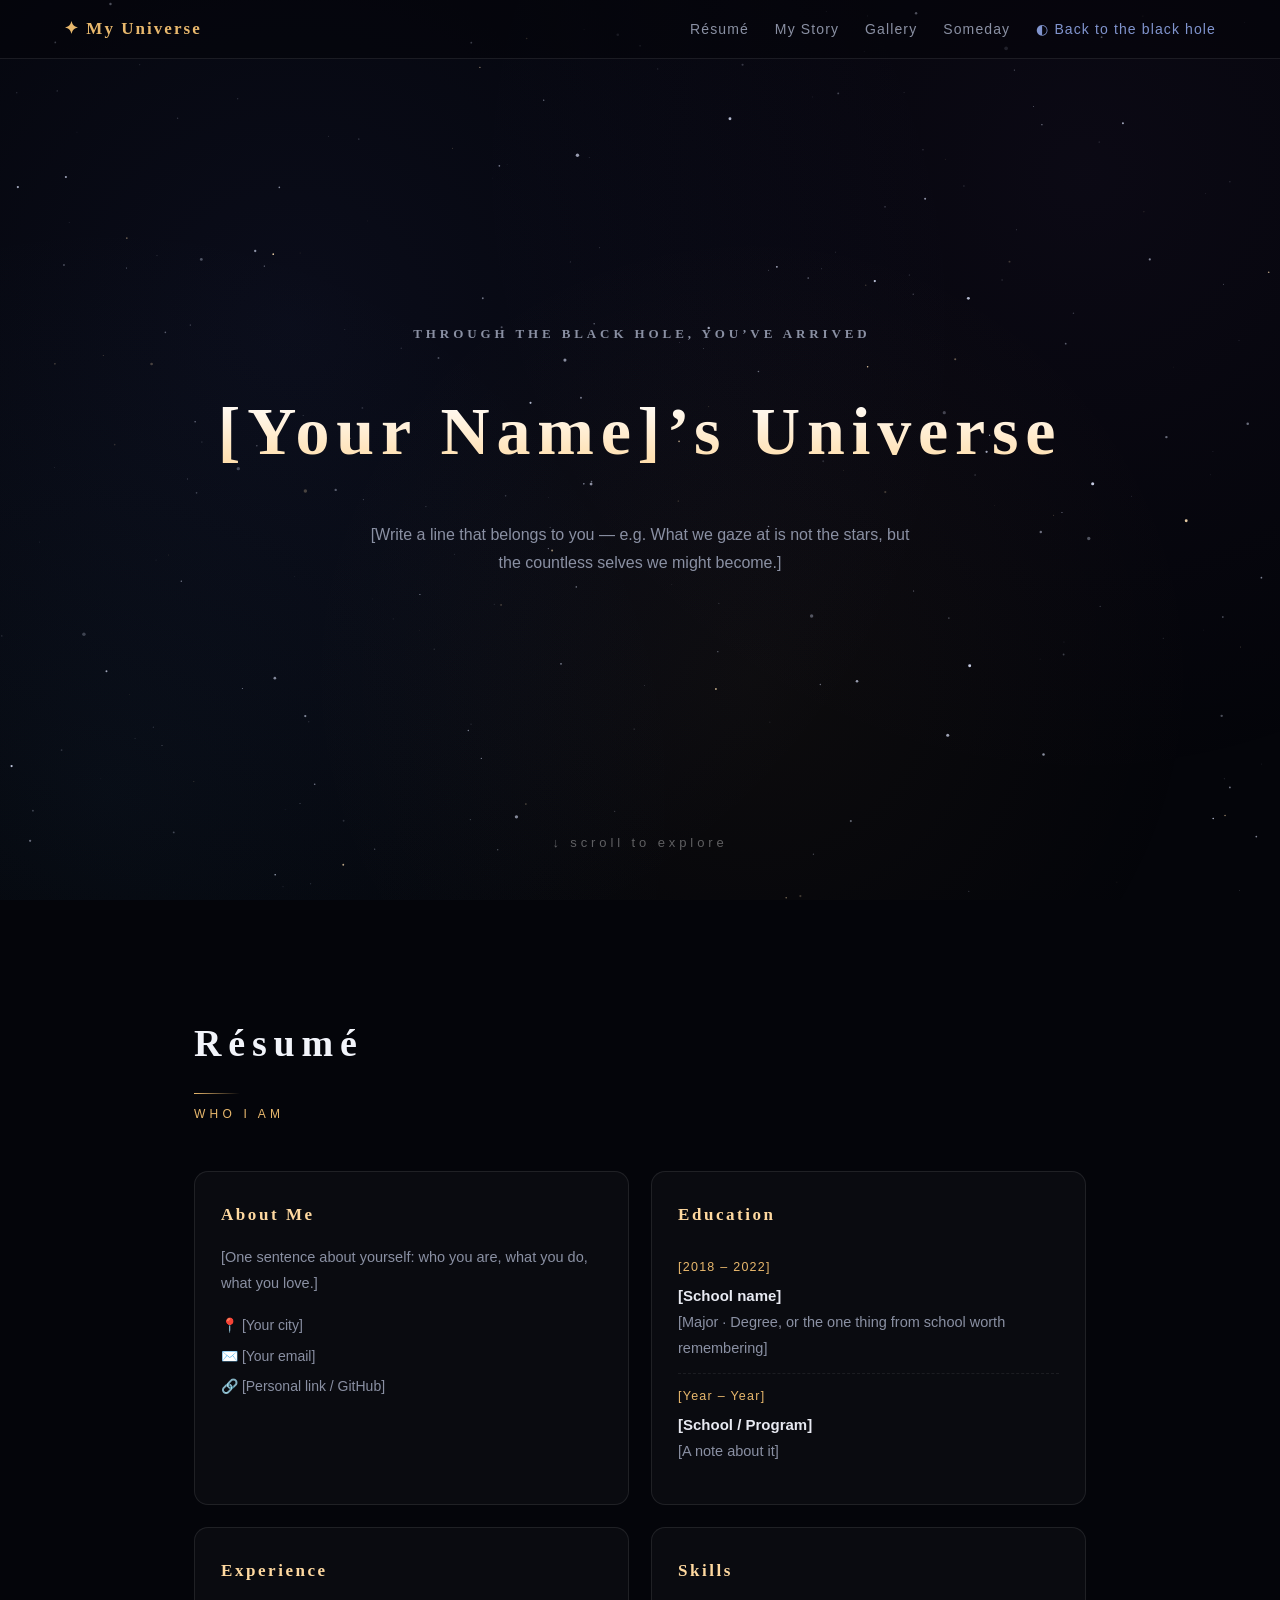
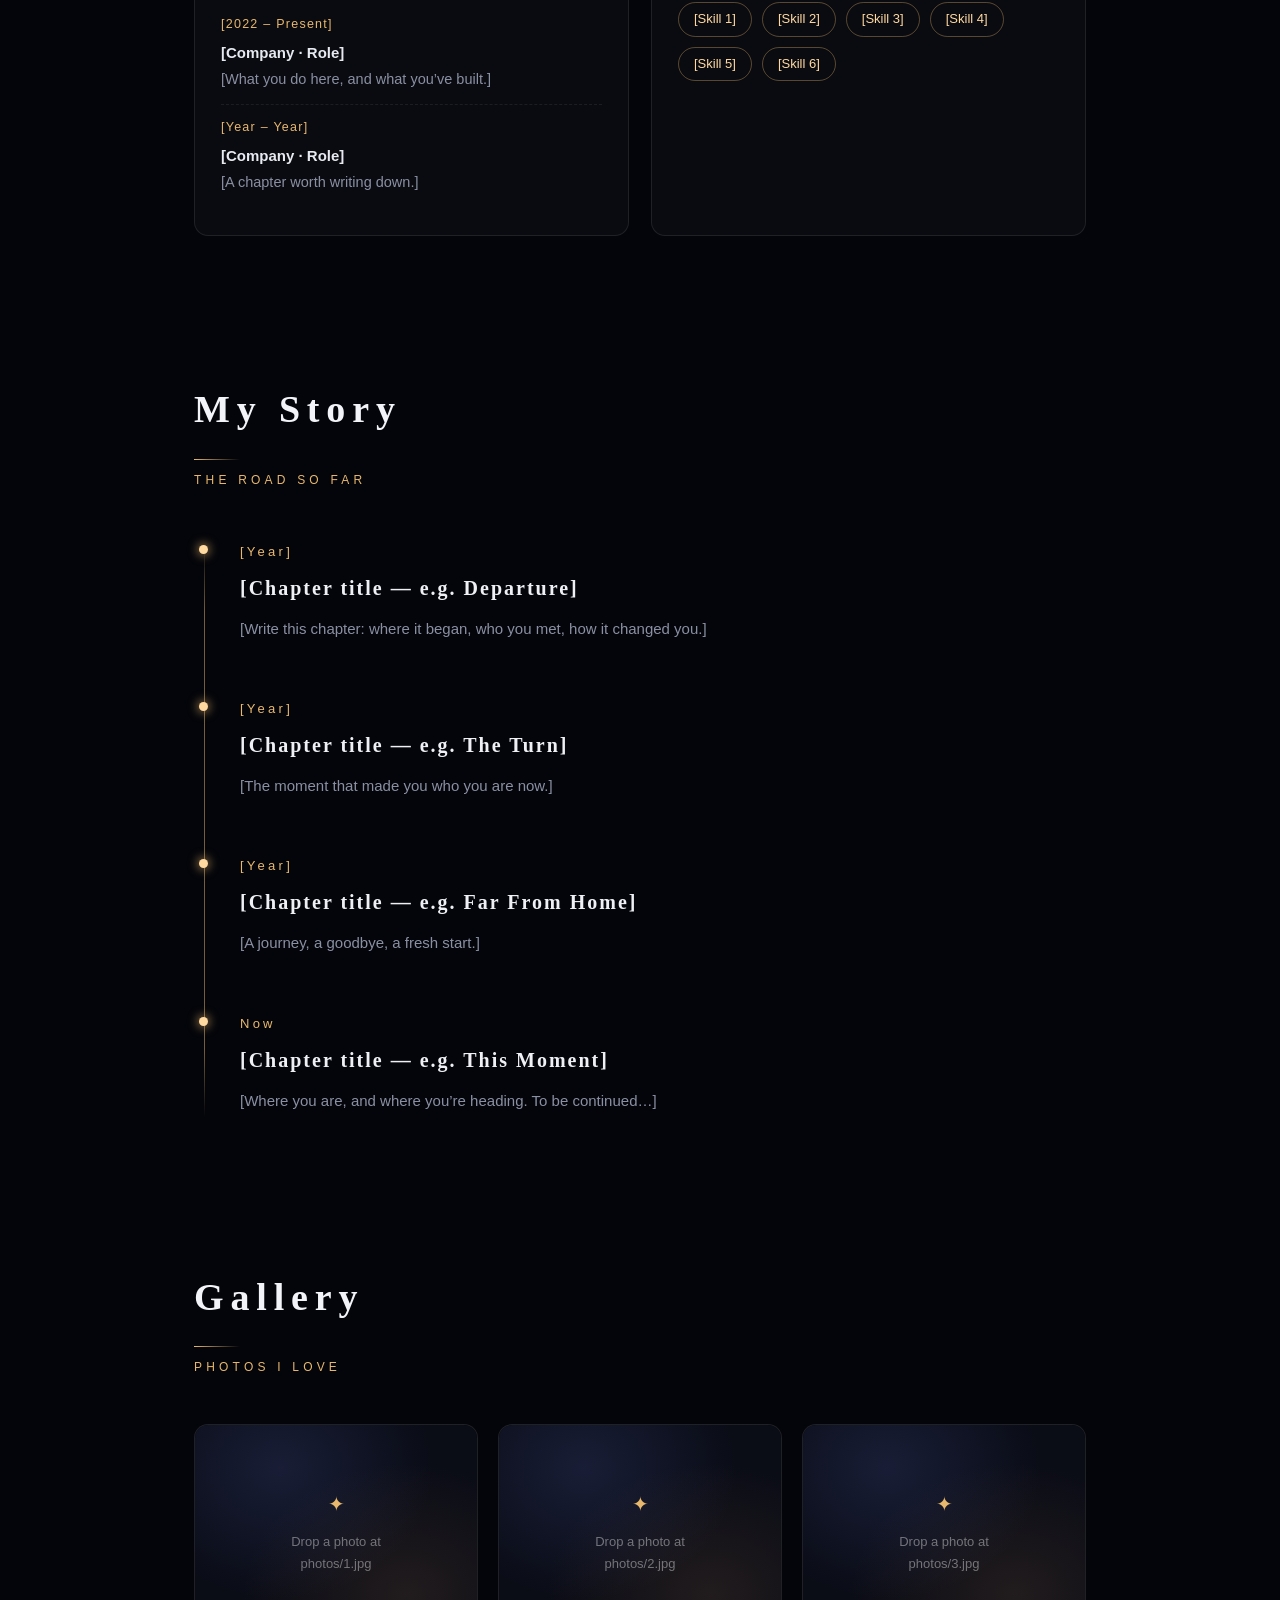
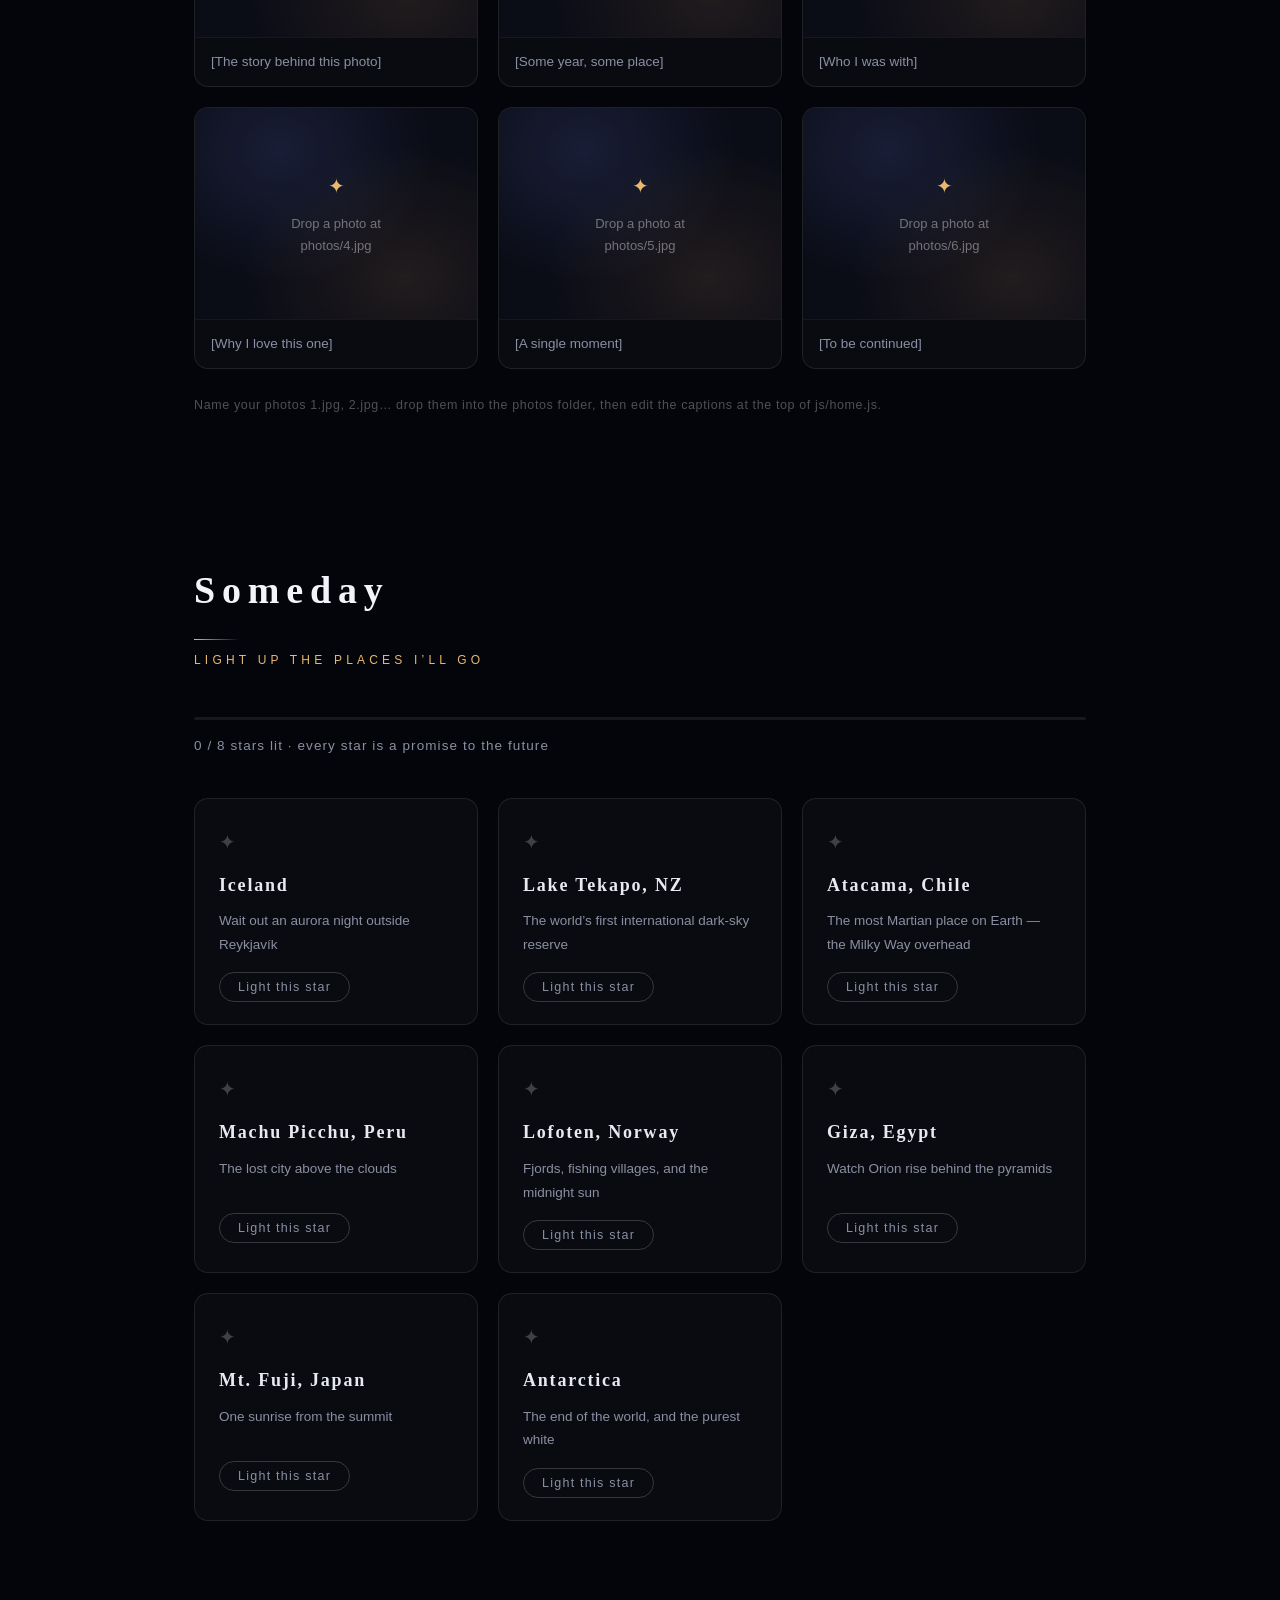
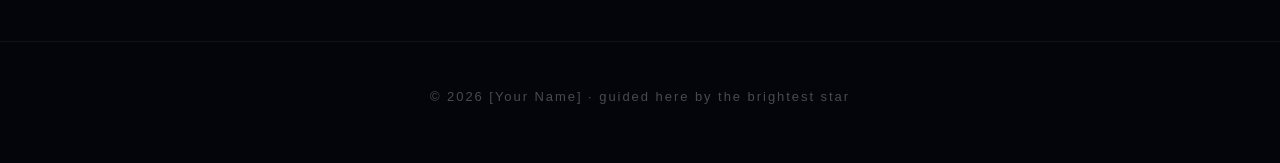
==== home.html @ ab879559 "Deploy rhscue website" ====
<!DOCTYPE html>
<html lang="en">
<head>
<meta charset="UTF-8">
<meta name="viewport" content="width=device-width, initial-scale=1.0">
<title>My Universe</title>
<link rel="stylesheet" href="css/home.css">
</head>
<body>

  <!-- White light of the wormhole exit -->
  <div id="veil"></div>

  <!-- Living starfield background -->
  <canvas id="sky"></canvas>

  <div id="page">

    <nav id="nav">
      <a class="logo" href="#hero">✦ My Universe</a>
      <div class="nav-links">
        <a href="#resume">Résumé</a>
        <a href="#story">My Story</a>
        <a href="#gallery">Gallery</a>
        <a href="#bucket">Someday</a>
        <a class="back-hole" href="index.html">◐ Back to the black hole</a>
      </div>
    </nav>

    <!-- ============ Prologue ============ -->
    <header id="hero">
      <p class="hero-eyebrow">Through the black hole, you&rsquo;ve arrived</p>
      <h1>[Your Name]&rsquo;s Universe</h1>
      <p class="hero-line">[Write a line that belongs to you — e.g. What we gaze at is not the stars, but the countless selves we might become.]</p>
      <a class="scroll-hint" href="#resume">↓ scroll to explore</a>
    </header>

    <!-- ============ Résumé ============ -->
    <section id="resume" class="reveal">
      <h2>Résumé</h2>
      <p class="sec-sub">WHO I AM</p>

      <div class="resume-grid">
        <div class="card">
          <h3>About Me</h3>
          <p>[One sentence about yourself: who you are, what you do, what you love.]</p>
          <ul class="meta">
            <li>📍 [Your city]</li>
            <li>✉️ [Your email]</li>
            <li>🔗 [Personal link / GitHub]</li>
          </ul>
        </div>

        <div class="card">
          <h3>Education</h3>
          <div class="item">
            <span class="when">[2018 – 2022]</span>
            <strong>[School name]</strong>
            <p>[Major · Degree, or the one thing from school worth remembering]</p>
          </div>
          <div class="item">
            <span class="when">[Year – Year]</span>
            <strong>[School / Program]</strong>
            <p>[A note about it]</p>
          </div>
        </div>

        <div class="card">
          <h3>Experience</h3>
          <div class="item">
            <span class="when">[2022 – Present]</span>
            <strong>[Company · Role]</strong>
            <p>[What you do here, and what you&rsquo;ve built.]</p>
          </div>
          <div class="item">
            <span class="when">[Year – Year]</span>
            <strong>[Company · Role]</strong>
            <p>[A chapter worth writing down.]</p>
          </div>
        </div>

        <div class="card">
          <h3>Skills</h3>
          <div class="tags">
            <span>[Skill 1]</span>
            <span>[Skill 2]</span>
            <span>[Skill 3]</span>
            <span>[Skill 4]</span>
            <span>[Skill 5]</span>
            <span>[Skill 6]</span>
          </div>
        </div>
      </div>
    </section>

    <!-- ============ My Story ============ -->
    <section id="story" class="reveal">
      <h2>My Story</h2>
      <p class="sec-sub">THE ROAD SO FAR</p>

      <div class="timeline">
        <div class="tl-item">
          <div class="tl-dot"></div>
          <span class="tl-year">[Year]</span>
          <h3>[Chapter title — e.g. Departure]</h3>
          <p>[Write this chapter: where it began, who you met, how it changed you.]</p>
        </div>
        <div class="tl-item">
          <div class="tl-dot"></div>
          <span class="tl-year">[Year]</span>
          <h3>[Chapter title — e.g. The Turn]</h3>
          <p>[The moment that made you who you are now.]</p>
        </div>
        <div class="tl-item">
          <div class="tl-dot"></div>
          <span class="tl-year">[Year]</span>
          <h3>[Chapter title — e.g. Far From Home]</h3>
          <p>[A journey, a goodbye, a fresh start.]</p>
        </div>
        <div class="tl-item">
          <div class="tl-dot"></div>
          <span class="tl-year">Now</span>
          <h3>[Chapter title — e.g. This Moment]</h3>
          <p>[Where you are, and where you&rsquo;re heading. To be continued…]</p>
        </div>
      </div>
    </section>

    <!-- ============ Gallery ============ -->
    <section id="gallery" class="reveal">
      <h2>Gallery</h2>
      <p class="sec-sub">PHOTOS I LOVE</p>
      <div id="photo-grid"></div>
      <p class="gallery-tip">Name your photos 1.jpg, 2.jpg… drop them into the photos folder, then edit the captions at the top of js/home.js.</p>
    </section>

    <!-- ============ Someday ============ -->
    <section id="bucket" class="reveal">
      <h2>Someday</h2>
      <p class="sec-sub">LIGHT UP THE PLACES I&rsquo;LL GO</p>

      <div class="bucket-progress">
        <div class="bar"><div id="bucket-fill"></div></div>
        <p id="bucket-count"></p>
      </div>

      <div id="bucket-grid"></div>
    </section>

    <footer>
      <p>© 2026 [Your Name] · guided here by the brightest star</p>
    </footer>

  </div>

  <script src="js/home.js"></script>
</body>
</html>
---- css/home.css ----
* { margin: 0; padding: 0; box-sizing: border-box; }

:root {
  --bg: #04050a;
  --text: #d9dce6;
  --muted: #8a90a3;
  --gold: #e8b86d;
  --gold-bright: #ffd9a0;
  --line: rgba(255, 255, 255, .09);
  --card: rgba(255, 255, 255, .028);
}

html { scroll-behavior: smooth; }

body {
  background: var(--bg);
  color: var(--text);
  font-family: -apple-system, "Helvetica Neue", Helvetica, Arial, sans-serif;
  line-height: 1.75;
  overflow-x: hidden;
}

h1, h2, h3, .hero-eyebrow, .logo {
  font-family: Georgia, "Times New Roman", serif;
  font-weight: 600;
}

/* ---------- Entrance ---------- */
#veil {
  position: fixed;
  inset: 0;
  background: #fff;
  z-index: 99;
  opacity: 0;
  pointer-events: none;
  transition: opacity 1.3s ease .15s;
}
#page {
  transform-origin: 50% 28%;
  transition: transform 1.7s cubic-bezier(.16, .84, .34, 1), filter 1.7s ease;
}
body.warp-in #veil { opacity: 1; transition: none; }
body.warp-in #page { transform: scale(1.5); filter: blur(10px); transition: none; }
body.warp-in.entered #veil {
  opacity: 0;
  transition: opacity 1.3s ease .15s;
}
body.warp-in.entered #page {
  transform: none;
  filter: none;
  transition: transform 1.7s cubic-bezier(.16, .84, .34, 1), filter 1.7s ease;
}
body.soft-in #page { animation: softIn 1.2s ease both; }
@keyframes softIn {
  from { opacity: 0; }
  to   { opacity: 1; }
}

/* ---------- Starfield background ---------- */
#sky {
  position: fixed;
  inset: 0;
  z-index: 0;
  pointer-events: none;
}
#page { position: relative; z-index: 1; }

/* ---------- Navigation ---------- */
#nav {
  position: fixed;
  top: 0; left: 0; right: 0;
  z-index: 50;
  display: flex;
  align-items: center;
  justify-content: space-between;
  padding: 14px 5vw;
  background: rgba(4, 5, 10, .55);
  backdrop-filter: blur(12px);
  -webkit-backdrop-filter: blur(12px);
  border-bottom: 1px solid var(--line);
}
.logo {
  color: var(--gold);
  text-decoration: none;
  font-size: 17px;
  letter-spacing: .12em;
}
.nav-links { display: flex; gap: 26px; flex-wrap: wrap; }
.nav-links a {
  color: var(--muted);
  text-decoration: none;
  font-size: 14px;
  letter-spacing: .08em;
  transition: color .3s;
}
.nav-links a:hover { color: var(--gold-bright); }
.nav-links .back-hole { color: rgba(160, 185, 255, .8); }
.nav-links .back-hole:hover { color: #cfe0ff; }

/* ---------- Prologue ---------- */
#hero {
  position: relative;
  min-height: 100vh;
  display: flex;
  flex-direction: column;
  align-items: center;
  justify-content: center;
  text-align: center;
  padding: 0 6vw;
}
.hero-eyebrow {
  color: var(--muted);
  letter-spacing: .3em;
  text-indent: .3em;
  text-transform: uppercase;
  font-size: 13px;
  margin-bottom: 26px;
  animation: fadeUp 1.4s ease .3s both;
}
#hero h1 {
  font-size: clamp(34px, 6.5vw, 68px);
  letter-spacing: .1em;
  background: linear-gradient(180deg, #fff 20%, var(--gold-bright) 85%);
  -webkit-background-clip: text;
  background-clip: text;
  -webkit-text-fill-color: transparent;
  margin-bottom: 30px;
  animation: fadeUp 1.4s ease .55s both;
}
.hero-line {
  color: var(--muted);
  max-width: 560px;
  font-size: 16px;
  animation: fadeUp 1.4s ease .8s both;
}
.scroll-hint {
  position: absolute;
  bottom: 5vh;
  color: rgba(255, 255, 255, .35);
  text-decoration: none;
  font-size: 13px;
  letter-spacing: .3em;
  animation: bob 2.6s ease-in-out infinite;
}
@keyframes fadeUp {
  from { opacity: 0; transform: translateY(24px); }
  to   { opacity: 1; transform: none; }
}
@keyframes bob {
  0%, 100% { transform: translateY(0); }
  50%      { transform: translateY(8px); }
}

/* ---------- Shared sections ---------- */
section {
  max-width: 1020px;
  margin: 0 auto;
  padding: 110px 5vw 30px;
}
section h2 {
  font-size: clamp(26px, 3.6vw, 38px);
  letter-spacing: .18em;
  color: #f2f4fa;
}
.sec-sub {
  color: var(--gold);
  font-size: 12px;
  letter-spacing: .35em;
  margin: 10px 0 46px;
}
section h2::after {
  content: "";
  display: block;
  width: 46px;
  height: 1px;
  margin-top: 16px;
  background: linear-gradient(90deg, var(--gold), transparent);
}

.reveal {
  opacity: 0;
  transform: translateY(30px);
  transition: opacity .9s ease, transform .9s ease;
}
.reveal.visible { opacity: 1; transform: none; }

/* ---------- Resume ---------- */
.resume-grid {
  display: grid;
  grid-template-columns: repeat(auto-fit, minmax(300px, 1fr));
  gap: 22px;
}
.card {
  background: var(--card);
  border: 1px solid var(--line);
  border-radius: 14px;
  padding: 28px 26px;
  transition: border-color .4s, transform .4s;
}
.card:hover {
  border-color: rgba(232, 184, 109, .35);
  transform: translateY(-3px);
}
.card h3 {
  color: var(--gold-bright);
  font-size: 17px;
  letter-spacing: .15em;
  margin-bottom: 16px;
}
.card p { color: var(--muted); font-size: 14.5px; }
.meta { list-style: none; margin-top: 14px; }
.meta li { color: var(--muted); font-size: 14px; padding: 3px 0; }
.item { padding: 12px 0; border-bottom: 1px dashed rgba(255, 255, 255, .07); }
.item:last-child { border-bottom: none; }
.item .when {
  display: block;
  color: var(--gold);
  font-size: 12.5px;
  letter-spacing: .1em;
  margin-bottom: 3px;
}
.item strong { color: #e8eaf2; font-size: 15px; }
.tags { display: flex; flex-wrap: wrap; gap: 10px; }
.tags span {
  border: 1px solid rgba(232, 184, 109, .35);
  color: var(--gold-bright);
  border-radius: 999px;
  padding: 5px 15px;
  font-size: 13px;
}

/* ---------- Life story ---------- */
.timeline {
  position: relative;
  margin-left: 10px;
  padding-left: 36px;
}
.timeline::before {
  content: "";
  position: absolute;
  left: 0; top: 6px; bottom: 6px;
  width: 1px;
  background: linear-gradient(180deg, transparent, rgba(232, 184, 109, .5) 12%, rgba(232, 184, 109, .5) 88%, transparent);
}
.tl-item { position: relative; padding-bottom: 52px; }
.tl-item:last-child { padding-bottom: 10px; }
.tl-dot {
  position: absolute;
  left: -41px; top: 8px;
  width: 9px; height: 9px;
  border-radius: 50%;
  background: var(--gold-bright);
  box-shadow: 0 0 10px 2px rgba(232, 184, 109, .55);
}
.tl-year {
  color: var(--gold);
  font-size: 13px;
  letter-spacing: .25em;
}
.tl-item h3 {
  color: #eef0f6;
  font-size: 20px;
  letter-spacing: .1em;
  margin: 6px 0 10px;
}
.tl-item p { color: var(--muted); max-width: 640px; font-size: 15px; }

/* ---------- Gallery ---------- */
#photo-grid {
  display: grid;
  grid-template-columns: repeat(auto-fill, minmax(260px, 1fr));
  gap: 20px;
}
.photo-card {
  border-radius: 14px;
  overflow: hidden;
  border: 1px solid var(--line);
  background: var(--card);
}
.photo-card img,
.photo-empty {
  width: 100%;
  aspect-ratio: 4 / 3;
  object-fit: cover;
  display: block;
  transition: transform .6s ease;
}
.photo-card:hover img { transform: scale(1.05); }
.photo-empty {
  display: flex;
  flex-direction: column;
  align-items: center;
  justify-content: center;
  gap: 10px;
  text-align: center;
  color: rgba(255, 255, 255, .4);
  font-size: 13px;
  line-height: 1.7;
  background:
    radial-gradient(ellipse at 30% 20%, rgba(90, 110, 200, .18), transparent 55%),
    radial-gradient(ellipse at 75% 80%, rgba(200, 140, 80, .12), transparent 55%),
    #0a0c16;
}
.ph-star { color: var(--gold); font-size: 20px; }
.photo-card figcaption {
  padding: 12px 16px;
  color: var(--muted);
  font-size: 13.5px;
  border-top: 1px solid rgba(255, 255, 255, .05);
}
.gallery-tip {
  margin-top: 26px;
  color: rgba(255, 255, 255, .3);
  font-size: 12.5px;
  letter-spacing: .05em;
}

/* ---------- Future check-ins ---------- */
.bucket-progress { margin-bottom: 40px; }
.bucket-progress .bar {
  height: 3px;
  border-radius: 3px;
  background: rgba(255, 255, 255, .08);
  overflow: hidden;
}
#bucket-fill {
  height: 100%;
  width: 0;
  background: linear-gradient(90deg, var(--gold), var(--gold-bright));
  box-shadow: 0 0 12px rgba(232, 184, 109, .7);
  transition: width .8s cubic-bezier(.22, .9, .3, 1);
}
#bucket-count {
  margin-top: 14px;
  color: var(--muted);
  font-size: 13.5px;
  letter-spacing: .08em;
}
#bucket-grid {
  display: grid;
  grid-template-columns: repeat(auto-fill, minmax(240px, 1fr));
  gap: 20px;
}
.dest {
  position: relative;
  background: var(--card);
  border: 1px solid var(--line);
  border-radius: 14px;
  padding: 26px 24px 22px;
  transition: border-color .5s, background .5s, transform .4s;
}
.dest:hover { transform: translateY(-3px); }
.dest-star {
  color: rgba(255, 255, 255, .22);
  font-size: 20px;
  margin-bottom: 10px;
  transition: color .5s, text-shadow .5s;
}
.dest h3 {
  color: #e8eaf2;
  font-size: 18px;
  letter-spacing: .1em;
  margin-bottom: 8px;
}
.dest p {
  color: var(--muted);
  font-size: 13.5px;
  min-height: 3em;
}
.dest button {
  margin-top: 16px;
  background: none;
  border: 1px solid rgba(255, 255, 255, .18);
  color: var(--muted);
  border-radius: 999px;
  padding: 7px 18px;
  font-size: 12.5px;
  letter-spacing: .1em;
  cursor: pointer;
  transition: all .35s;
  font-family: inherit;
}
.dest button:hover {
  border-color: var(--gold);
  color: var(--gold-bright);
}
.dest.lit {
  border-color: rgba(232, 184, 109, .5);
  background: linear-gradient(160deg, rgba(232, 184, 109, .08), rgba(232, 184, 109, .02));
}
.dest.lit .dest-star {
  color: var(--gold-bright);
  text-shadow: 0 0 14px rgba(255, 217, 160, .9), 0 0 34px rgba(232, 184, 109, .5);
}
.dest.lit button {
  border-color: rgba(232, 184, 109, .5);
  color: var(--gold-bright);
}

/* ---------- Footer ---------- */
footer {
  margin-top: 90px;
  padding: 44px 5vw 54px;
  text-align: center;
  color: rgba(255, 255, 255, .28);
  font-size: 13px;
  letter-spacing: .15em;
  border-top: 1px solid rgba(255, 255, 255, .05);
}

@media (max-width: 640px) {
  #nav { padding: 12px 4vw; }
  .nav-links { gap: 14px; }
  section { padding-top: 90px; }
}
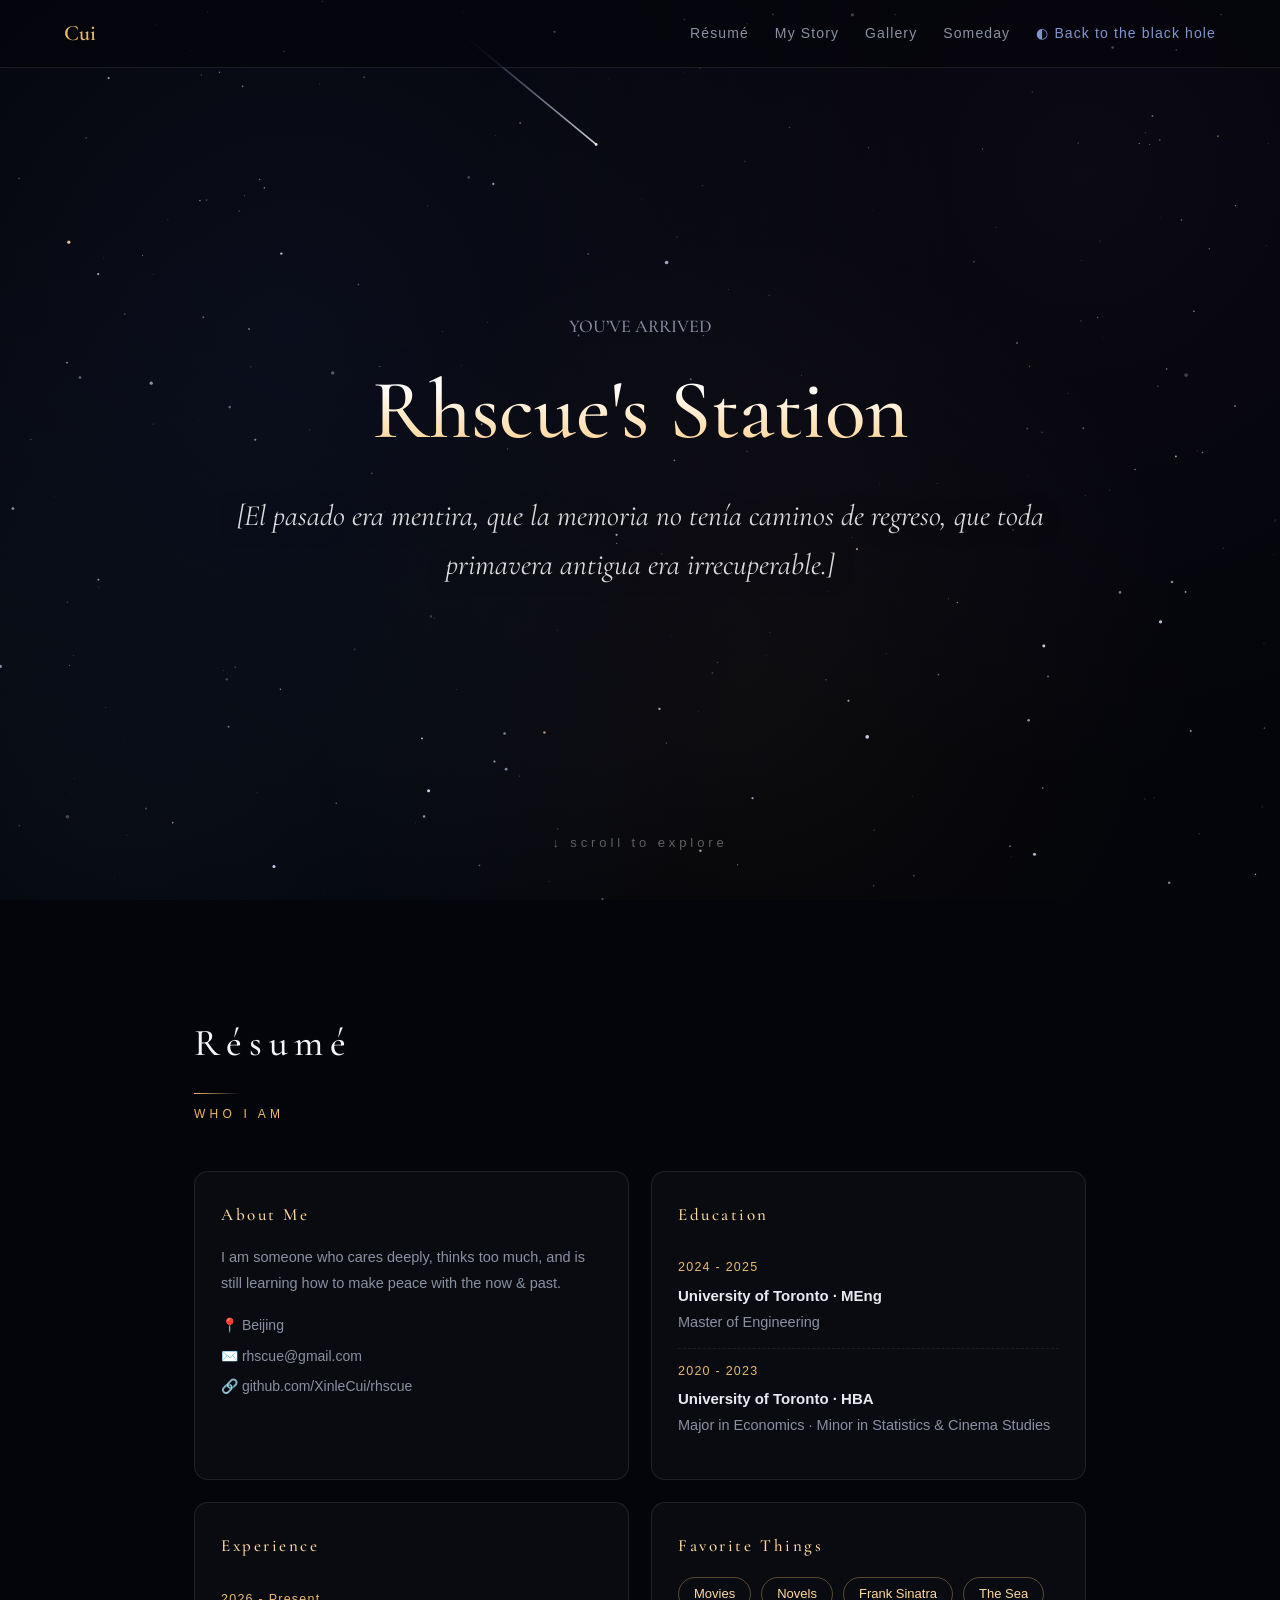
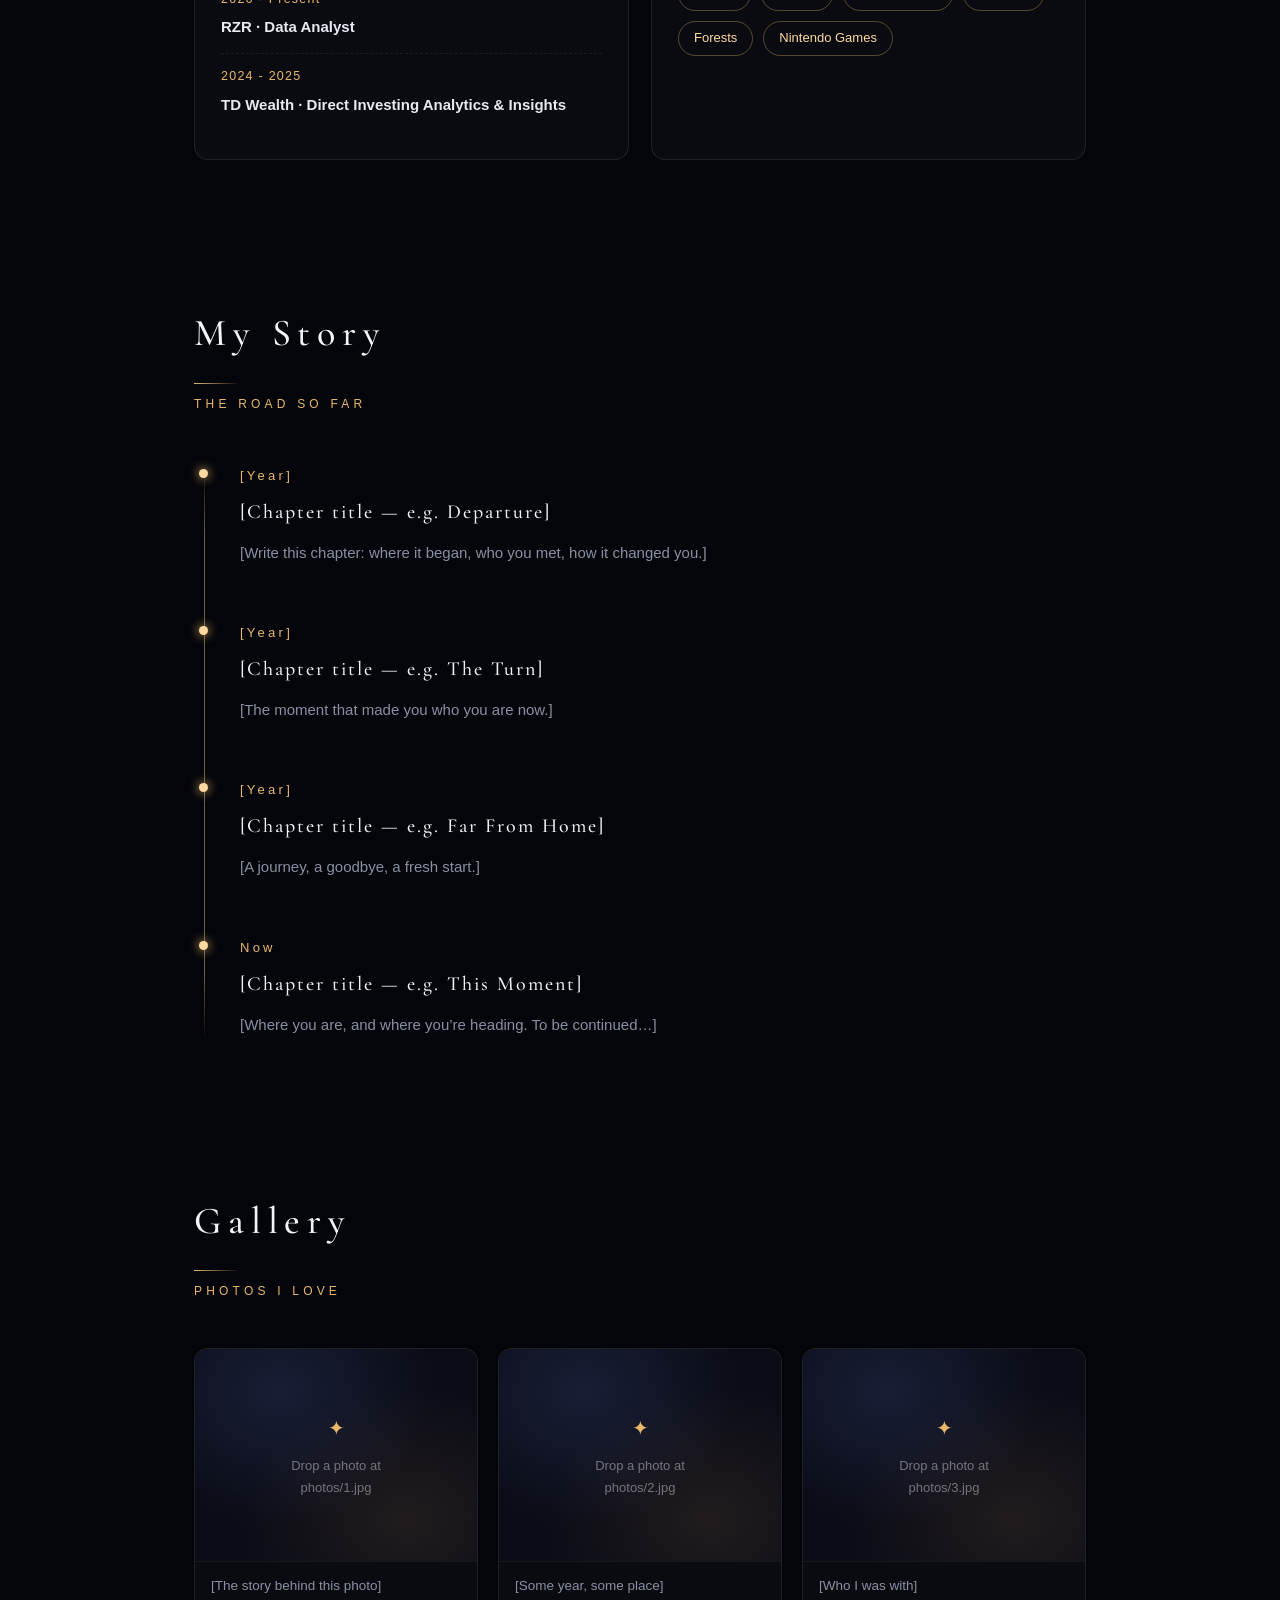
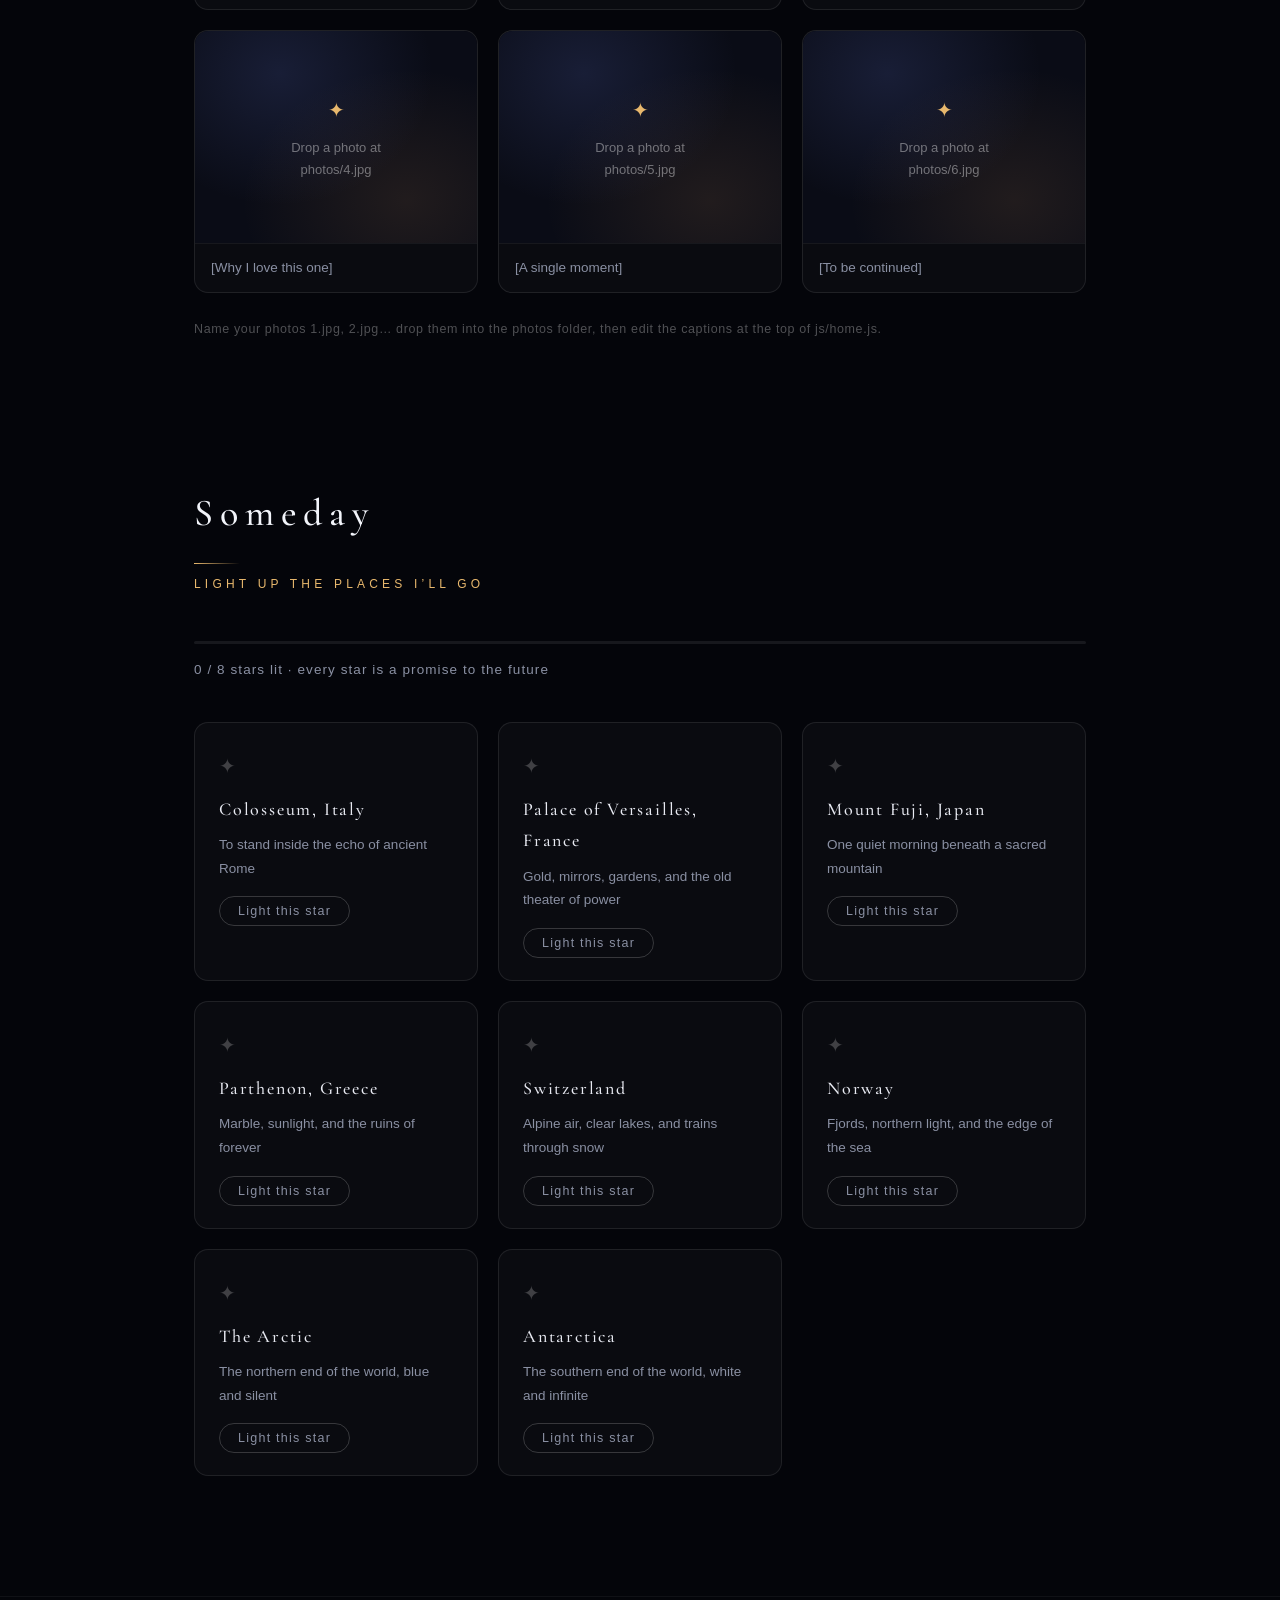
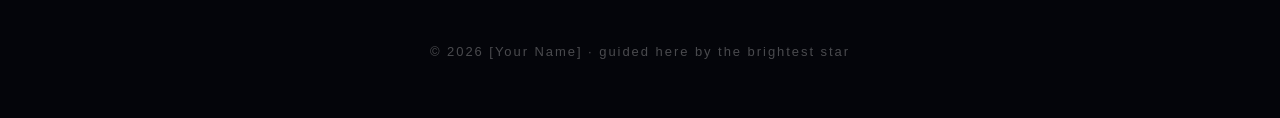
==== commit a36808ea: "Update homepage content" ====
--- a/home.html
+++ b/home.html
@@ -4,6 +4,11 @@
 <meta charset="UTF-8">
 <meta name="viewport" content="width=device-width, initial-scale=1.0">
 <title>My Universe</title>
+
+<link rel="preconnect" href="https://fonts.googleapis.com">
+<link rel="preconnect" href="https://fonts.gstatic.com" crossorigin>
+<link href="https://fonts.googleapis.com/css2?family=Cormorant+Garamond:ital,wght@0,400;0,500;0,600;1,400;1,500&display=swap" rel="stylesheet">
+
 <link rel="stylesheet" href="css/home.css">
 </head>
 <body>
@@ -17,7 +22,7 @@
   <div id="page">
 
     <nav id="nav">
-      <a class="logo" href="#hero">✦ My Universe</a>
+      <a class="logo" href="#hero">Cui</a>
       <div class="nav-links">
         <a href="#resume">Résumé</a>
         <a href="#story">My Story</a>
@@ -29,9 +34,9 @@
 
     <!-- ============ Prologue ============ -->
     <header id="hero">
-      <p class="hero-eyebrow">Through the black hole, you&rsquo;ve arrived</p>
-      <h1>[Your Name]&rsquo;s Universe</h1>
-      <p class="hero-line">[Write a line that belongs to you — e.g. What we gaze at is not the stars, but the countless selves we might become.]</p>
+      <p class="hero-eyebrow">you&rsquo;ve arrived</p>
+      <h1>Rhscue's Station</h1>
+      <p class="hero-line">[El pasado era mentira, que la memoria no tenía caminos de regreso, que toda primavera antigua era irrecuperable.]</p>
       <a class="scroll-hint" href="#resume">↓ scroll to explore</a>
     </header>
 
@@ -43,51 +48,49 @@
       <div class="resume-grid">
         <div class="card">
           <h3>About Me</h3>
-          <p>[One sentence about yourself: who you are, what you do, what you love.]</p>
+          <p>I am someone who cares deeply, thinks too much, and is still learning how to make peace with the now &amp; past.</p>
           <ul class="meta">
-            <li>📍 [Your city]</li>
-            <li>✉️ [Your email]</li>
-            <li>🔗 [Personal link / GitHub]</li>
+            <li>📍 Beijing</li>
+            <li>✉️ <a href="mailto:rhscue@gmail.com">rhscue@gmail.com</a></li>
+            <li>🔗 <a href="https://github.com/XinleCui/rhscue" target="_blank" rel="noreferrer">github.com/XinleCui/rhscue</a></li>
           </ul>
         </div>
 
         <div class="card">
           <h3>Education</h3>
           <div class="item">
-            <span class="when">[2018 – 2022]</span>
-            <strong>[School name]</strong>
-            <p>[Major · Degree, or the one thing from school worth remembering]</p>
+            <span class="when">2024 - 2025</span>
+            <strong>University of Toronto · MEng</strong>
+            <p>Master of Engineering</p>
           </div>
           <div class="item">
-            <span class="when">[Year – Year]</span>
-            <strong>[School / Program]</strong>
-            <p>[A note about it]</p>
+            <span class="when">2020 - 2023</span>
+            <strong>University of Toronto · HBA</strong>
+            <p>Major in Economics · Minor in Statistics &amp; Cinema Studies</p>
           </div>
         </div>
 
         <div class="card">
           <h3>Experience</h3>
           <div class="item">
-            <span class="when">[2022 – Present]</span>
-            <strong>[Company · Role]</strong>
-            <p>[What you do here, and what you&rsquo;ve built.]</p>
+            <span class="when">2026 - Present</span>
+            <strong>RZR · Data Analyst</strong>
           </div>
           <div class="item">
-            <span class="when">[Year – Year]</span>
-            <strong>[Company · Role]</strong>
-            <p>[A chapter worth writing down.]</p>
+            <span class="when">2024 - 2025</span>
+            <strong>TD Wealth · Direct Investing Analytics &amp; Insights</strong>
           </div>
         </div>
 
         <div class="card">
-          <h3>Skills</h3>
+          <h3>Favorite Things</h3>
           <div class="tags">
-            <span>[Skill 1]</span>
-            <span>[Skill 2]</span>
-            <span>[Skill 3]</span>
-            <span>[Skill 4]</span>
-            <span>[Skill 5]</span>
-            <span>[Skill 6]</span>
+            <span>Movies</span>
+            <span>Novels</span>
+            <span>Frank Sinatra</span>
+            <span>The Sea</span>
+            <span>Forests</span>
+            <span>Nintendo Games</span>
           </div>
         </div>
       </div>
@@ -153,6 +156,6 @@
 
   </div>
 
-  <script src="js/home.js"></script>
+  <script src="js/home.js?v=destinations-20260708"></script>
 </body>
 </html>
--- a/css/home.css
+++ b/css/home.css
@@ -21,8 +21,8 @@
 }
 
 h1, h2, h3, .hero-eyebrow, .logo {
-  font-family: Georgia, "Times New Roman", serif;
-  font-weight: 600;
+  font-family: "Cormorant Garamond", Georgia, serif;
+  font-weight: 500;
 }
 
 /* ---------- Entrance ---------- */
@@ -82,8 +82,9 @@
 .logo {
   color: var(--gold);
   text-decoration: none;
-  font-size: 17px;
-  letter-spacing: .12em;
+  font-size: 22px;
+  letter-spacing: 0;
+  font-weight: 600;
 }
 .nav-links { display: flex; gap: 26px; flex-wrap: wrap; }
 .nav-links a {
@@ -110,27 +111,35 @@
 }
 .hero-eyebrow {
   color: var(--muted);
-  letter-spacing: .3em;
-  text-indent: .3em;
+  letter-spacing: 0;
   text-transform: uppercase;
-  font-size: 13px;
+  font-size: 18px;
   margin-bottom: 26px;
   animation: fadeUp 1.4s ease .3s both;
 }
 #hero h1 {
-  font-size: clamp(34px, 6.5vw, 68px);
-  letter-spacing: .1em;
+  font-size: clamp(42px, 7vw, 84px);
+  line-height: 1;
+  letter-spacing: 0;
+  font-weight: 500;
   background: linear-gradient(180deg, #fff 20%, var(--gold-bright) 85%);
   -webkit-background-clip: text;
   background-clip: text;
   -webkit-text-fill-color: transparent;
-  margin-bottom: 30px;
+  margin-bottom: 22px;
   animation: fadeUp 1.4s ease .55s both;
 }
 .hero-line {
-  color: var(--muted);
-  max-width: 560px;
-  font-size: 16px;
+  font-family: "Cormorant Garamond", Georgia, serif;
+  font-style: italic;
+  font-weight: 400;
+  font-size: clamp(22px, 2.3vw, 32px);
+  letter-spacing: 0;
+  line-height: 1.65;
+  max-width: 820px;
+  margin: 18px auto 0;
+  color: rgba(255, 255, 255, 0.86);
+  text-shadow: 0 2px 18px rgba(0, 0, 0, 0.55);
   animation: fadeUp 1.4s ease .8s both;
 }
 .scroll-hint {
@@ -210,6 +219,12 @@
 .card p { color: var(--muted); font-size: 14.5px; }
 .meta { list-style: none; margin-top: 14px; }
 .meta li { color: var(--muted); font-size: 14px; padding: 3px 0; }
+.meta a {
+  color: inherit;
+  text-decoration: none;
+  transition: color .3s;
+}
+.meta a:hover { color: var(--gold-bright); }
 .item { padding: 12px 0; border-bottom: 1px dashed rgba(255, 255, 255, .07); }
 .item:last-child { border-bottom: none; }
 .item .when {
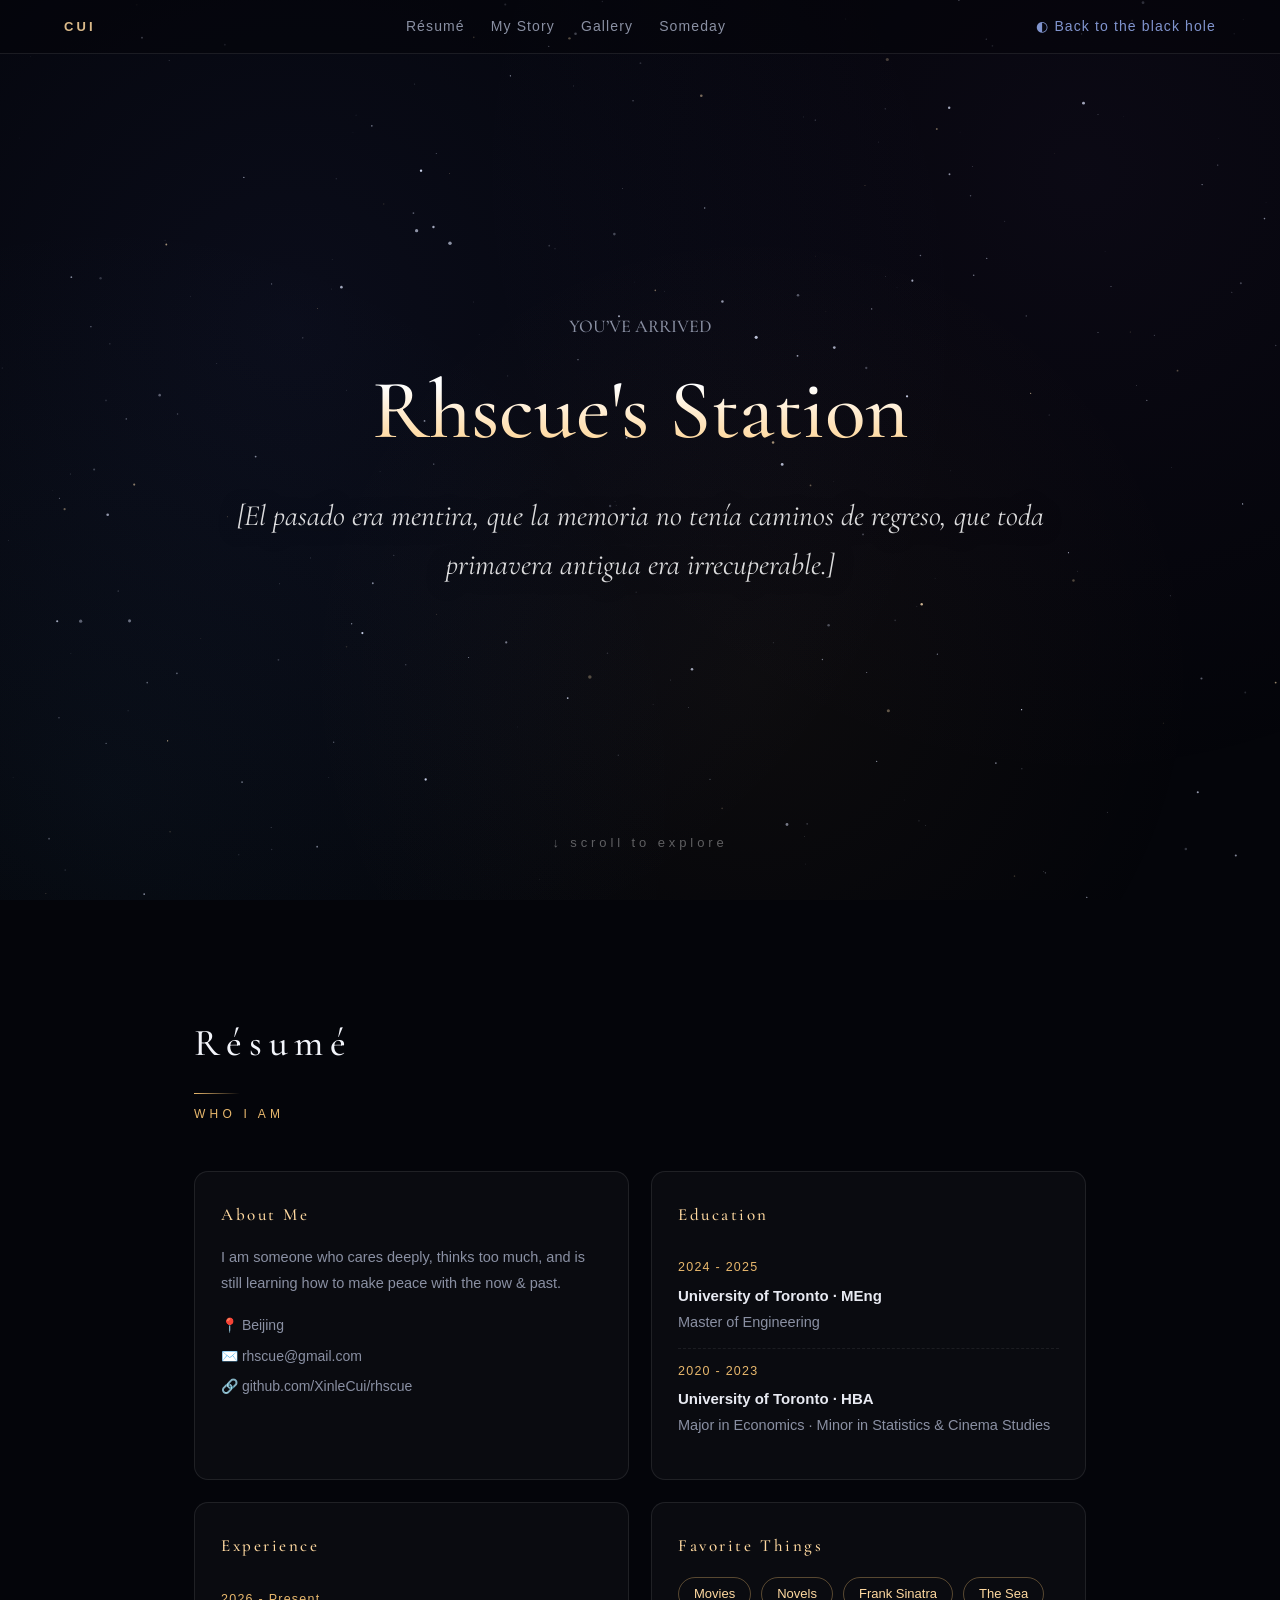
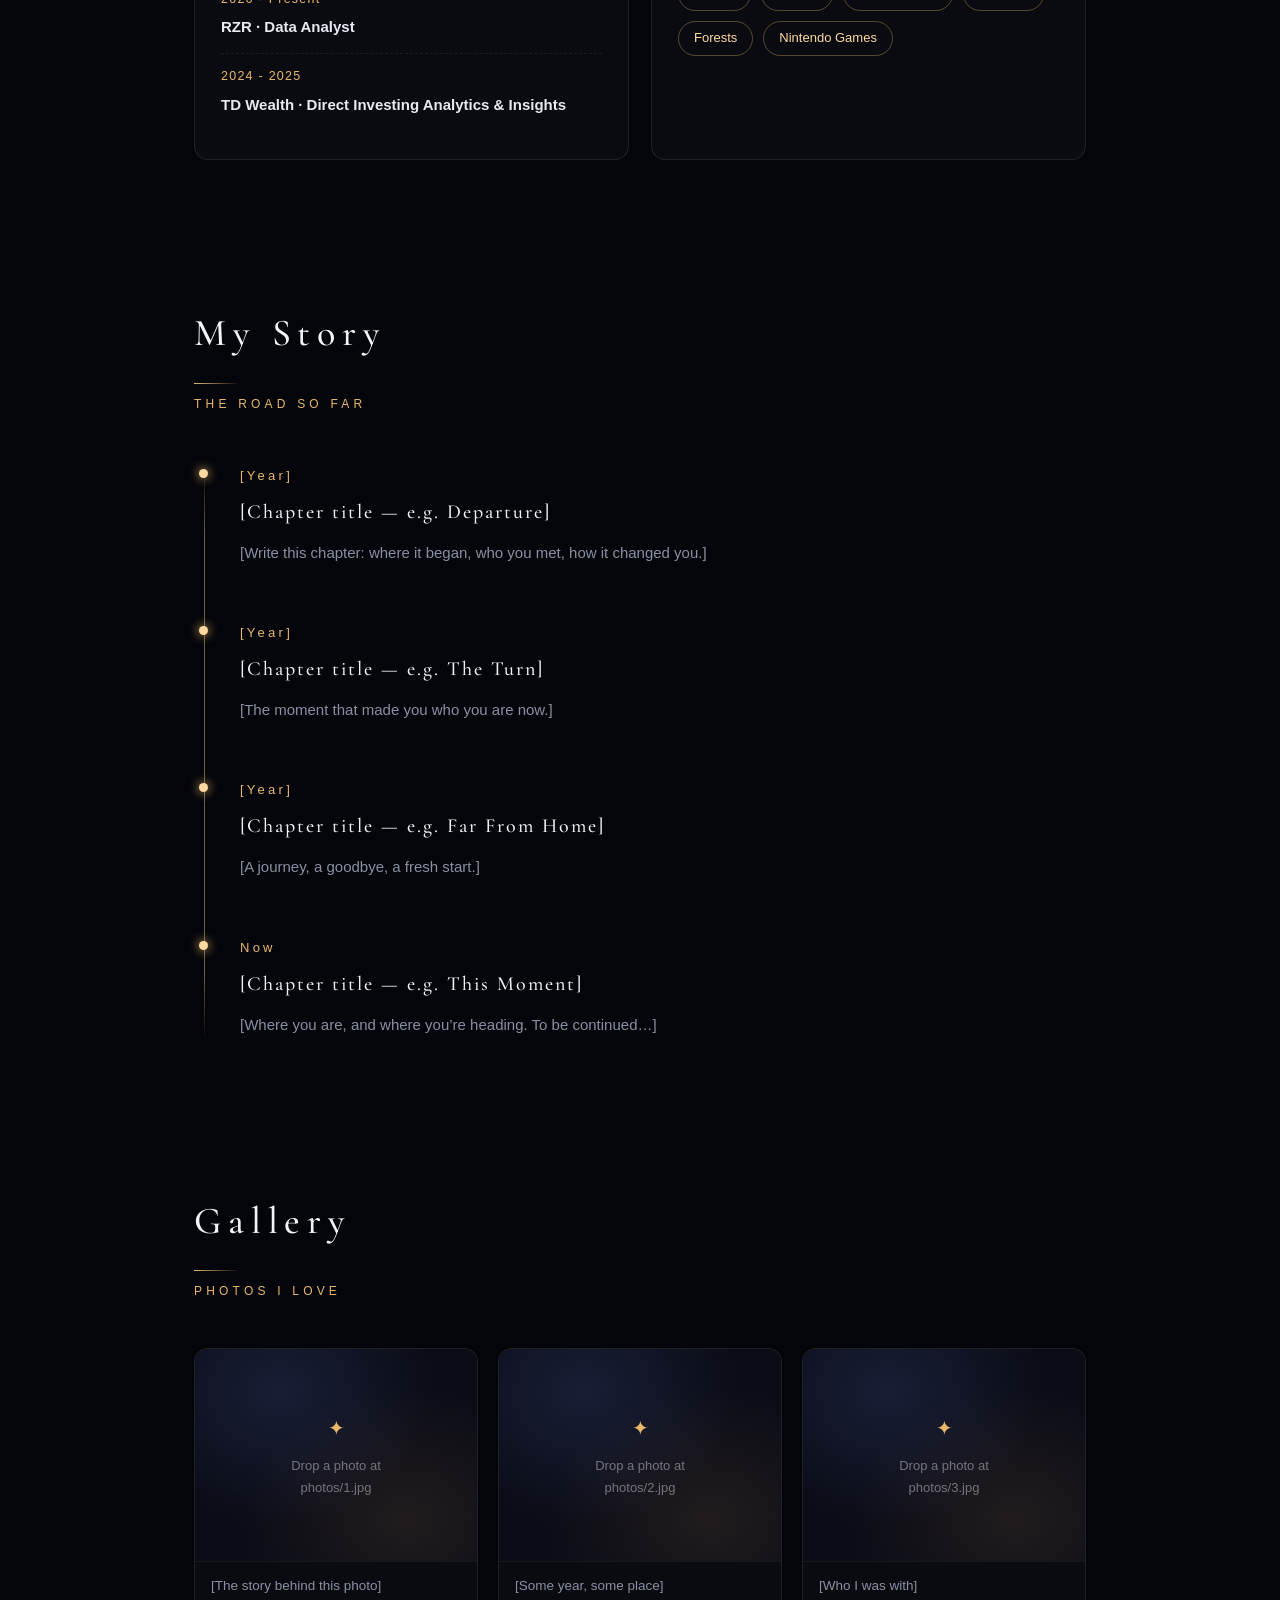
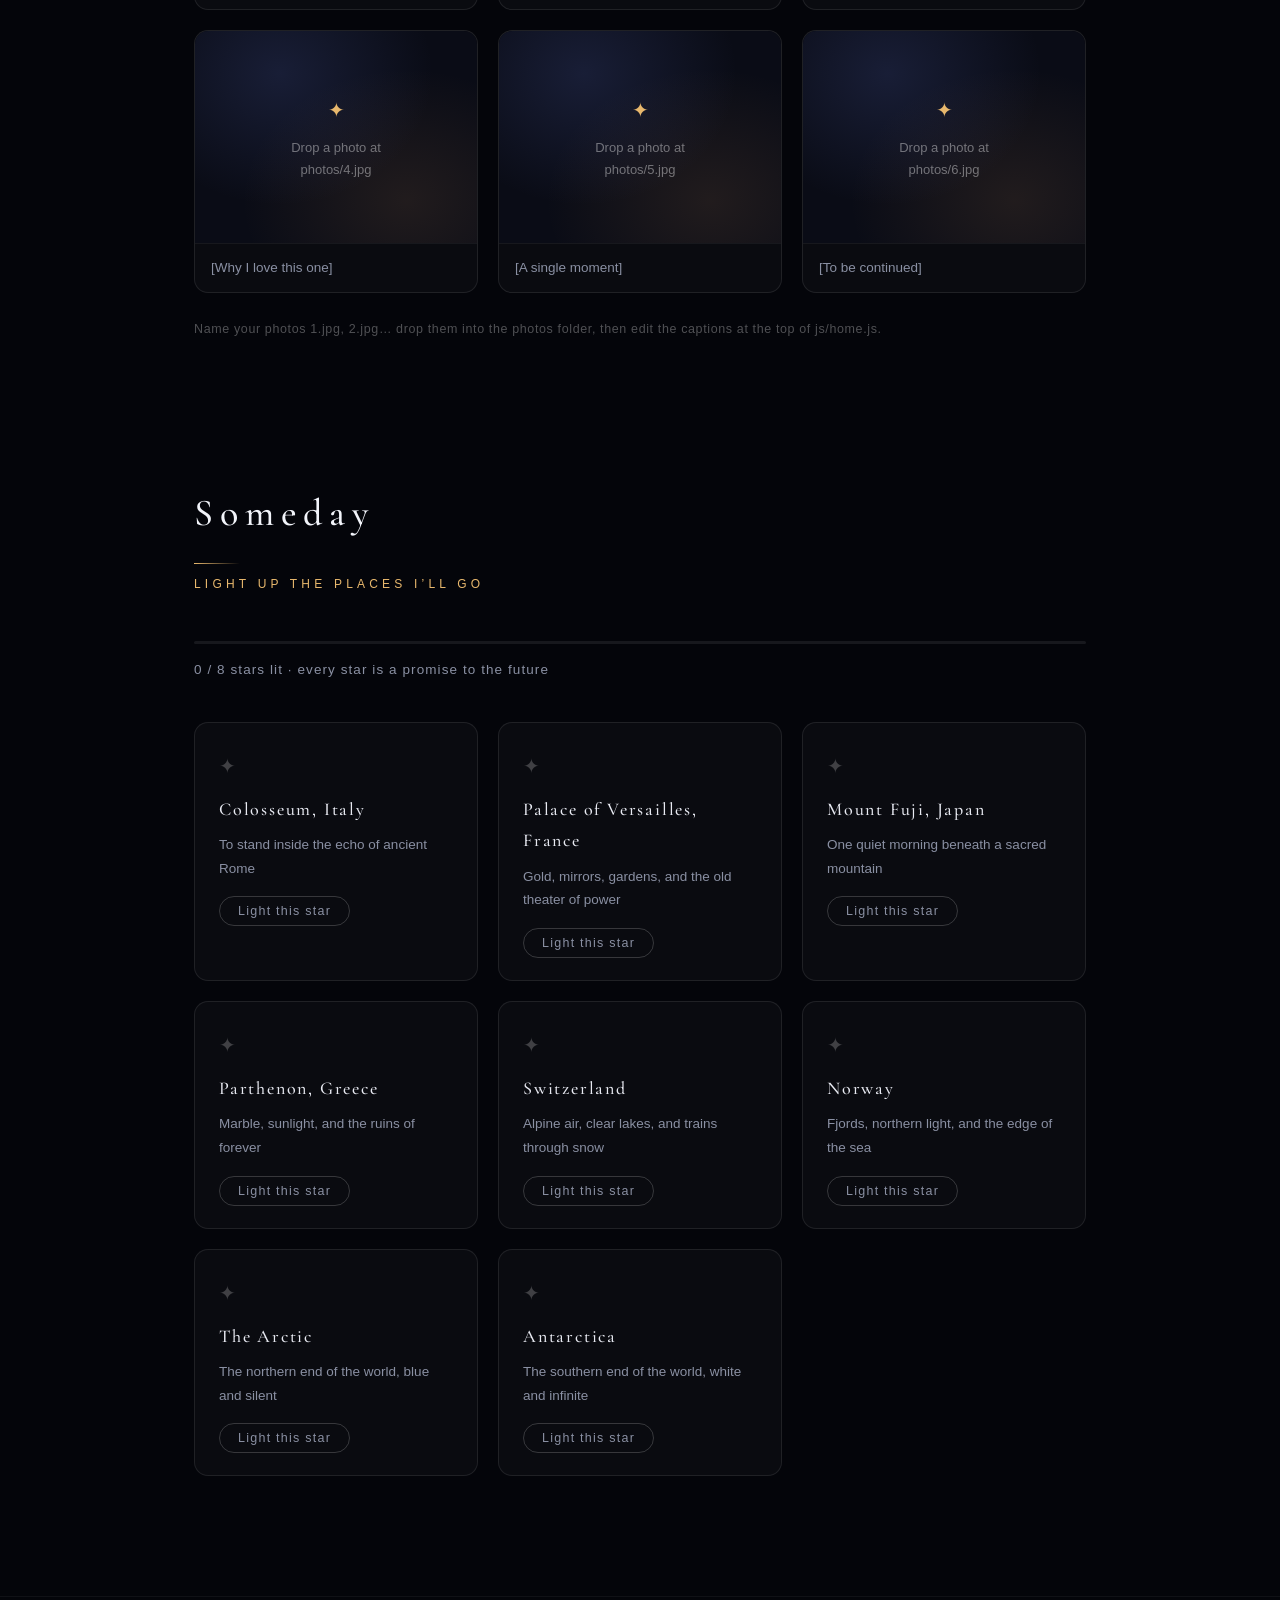
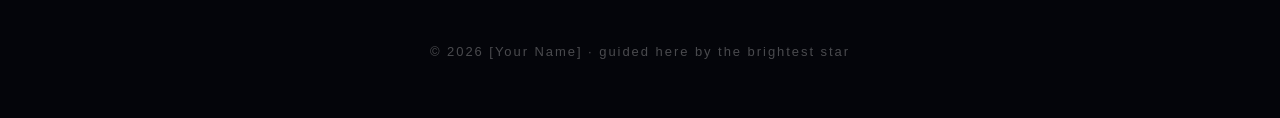
==== commit 9bf943a6: "Improve mobile navigation layout" ====
--- a/home.html
+++ b/home.html
@@ -9,7 +9,7 @@
 <link rel="preconnect" href="https://fonts.gstatic.com" crossorigin>
 <link href="https://fonts.googleapis.com/css2?family=Cormorant+Garamond:ital,wght@0,400;0,500;0,600;1,400;1,500&display=swap" rel="stylesheet">
 
-<link rel="stylesheet" href="css/home.css">
+<link rel="stylesheet" href="css/home.css?v=mobile-nav-20260708">
 </head>
 <body>
 
@@ -28,8 +28,8 @@
         <a href="#story">My Story</a>
         <a href="#gallery">Gallery</a>
         <a href="#bucket">Someday</a>
-        <a class="back-hole" href="index.html">◐ Back to the black hole</a>
       </div>
+      <a class="back-hole" href="index.html">◐ Back to the black hole</a>
     </nav>
 
     <!-- ============ Prologue ============ -->
--- a/css/home.css
+++ b/css/home.css
@@ -73,6 +73,7 @@
   display: flex;
   align-items: center;
   justify-content: space-between;
+  gap: 24px;
   padding: 14px 5vw;
   background: rgba(4, 5, 10, .55);
   backdrop-filter: blur(12px);
@@ -80,13 +81,17 @@
   border-bottom: 1px solid var(--line);
 }
 .logo {
-  color: var(--gold);
+  color: rgba(255, 217, 160, .86);
   text-decoration: none;
-  font-size: 22px;
-  letter-spacing: 0;
+  font-family: -apple-system, "Helvetica Neue", Helvetica, Arial, sans-serif;
+  font-size: 13px;
+  letter-spacing: .24em;
+  text-transform: uppercase;
   font-weight: 600;
+  line-height: 1;
 }
 .nav-links { display: flex; gap: 26px; flex-wrap: wrap; }
+.back-hole,
 .nav-links a {
   color: var(--muted);
   text-decoration: none;
@@ -94,9 +99,13 @@
   letter-spacing: .08em;
   transition: color .3s;
 }
+.back-hole:hover,
 .nav-links a:hover { color: var(--gold-bright); }
-.nav-links .back-hole { color: rgba(160, 185, 255, .8); }
-.nav-links .back-hole:hover { color: #cfe0ff; }
+.back-hole {
+  color: rgba(160, 185, 255, .8);
+  white-space: nowrap;
+}
+.back-hole:hover { color: #cfe0ff; }
 
 /* ---------- Prologue ---------- */
 #hero {
@@ -424,7 +433,57 @@
 }
 
 @media (max-width: 640px) {
-  #nav { padding: 12px 4vw; }
-  .nav-links { gap: 14px; }
+  #nav {
+    display: grid;
+    grid-template-columns: auto auto;
+    align-items: center;
+    justify-content: space-between;
+    row-gap: 10px;
+    padding: 10px 16px 12px;
+    background: rgba(4, 5, 10, .72);
+  }
+  .logo {
+    grid-column: 1;
+    grid-row: 1;
+    display: inline-flex;
+    align-items: center;
+    height: 26px;
+    font-size: 12px;
+    letter-spacing: .22em;
+  }
+  .back-hole {
+    grid-column: 2;
+    grid-row: 1;
+    justify-self: end;
+    border: 1px solid rgba(160, 185, 255, .24);
+    border-radius: 999px;
+    padding: 5px 10px;
+    font-size: 11.5px;
+    line-height: 1.2;
+    letter-spacing: .02em;
+    background: rgba(160, 185, 255, .06);
+  }
+  .nav-links {
+    grid-column: 1 / -1;
+    grid-row: 2;
+    display: flex;
+    flex-wrap: nowrap;
+    gap: 8px;
+    overflow-x: auto;
+    padding: 1px 0 2px;
+    -webkit-overflow-scrolling: touch;
+    scrollbar-width: none;
+  }
+  .nav-links::-webkit-scrollbar { display: none; }
+  .nav-links a {
+    flex: 0 0 auto;
+    border: 1px solid rgba(255, 255, 255, .10);
+    border-radius: 999px;
+    padding: 5px 10px;
+    background: rgba(255, 255, 255, .025);
+    font-size: 12px;
+    line-height: 1.2;
+    letter-spacing: .04em;
+  }
   section { padding-top: 90px; }
 }
